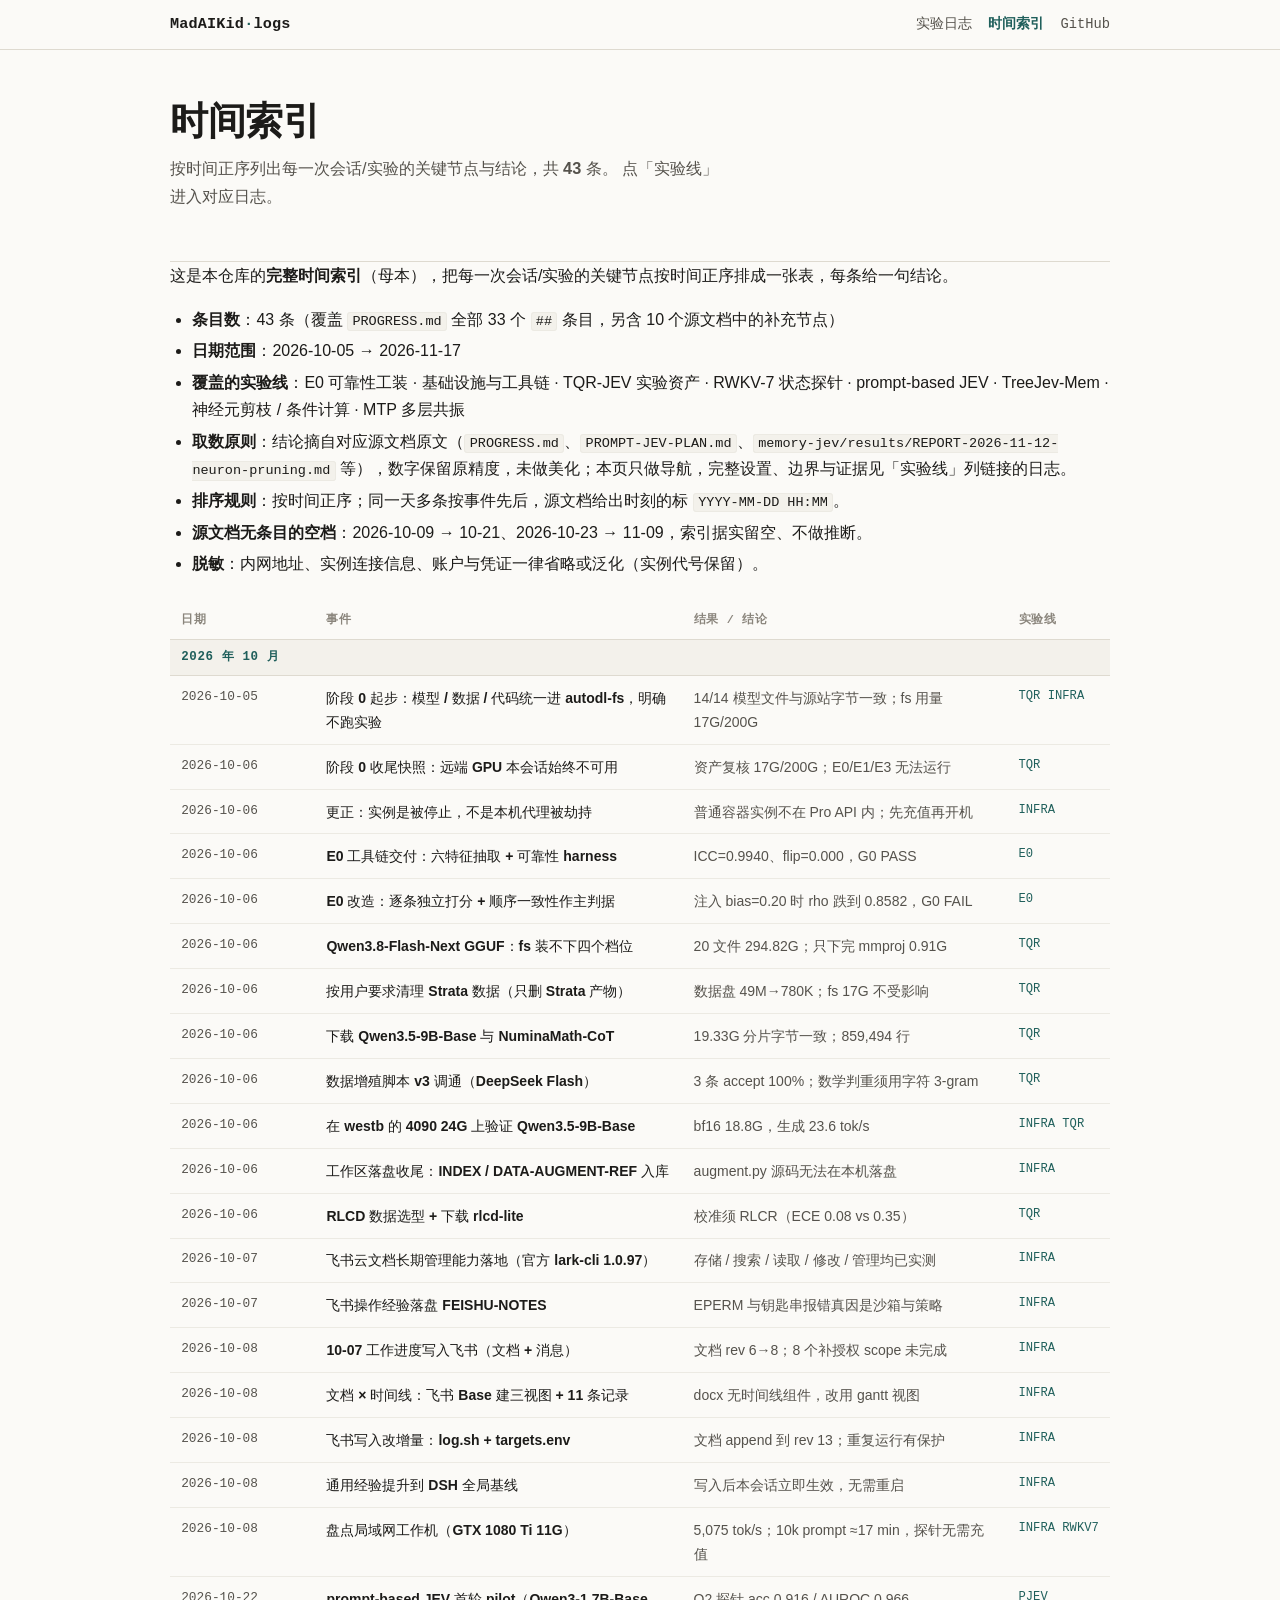
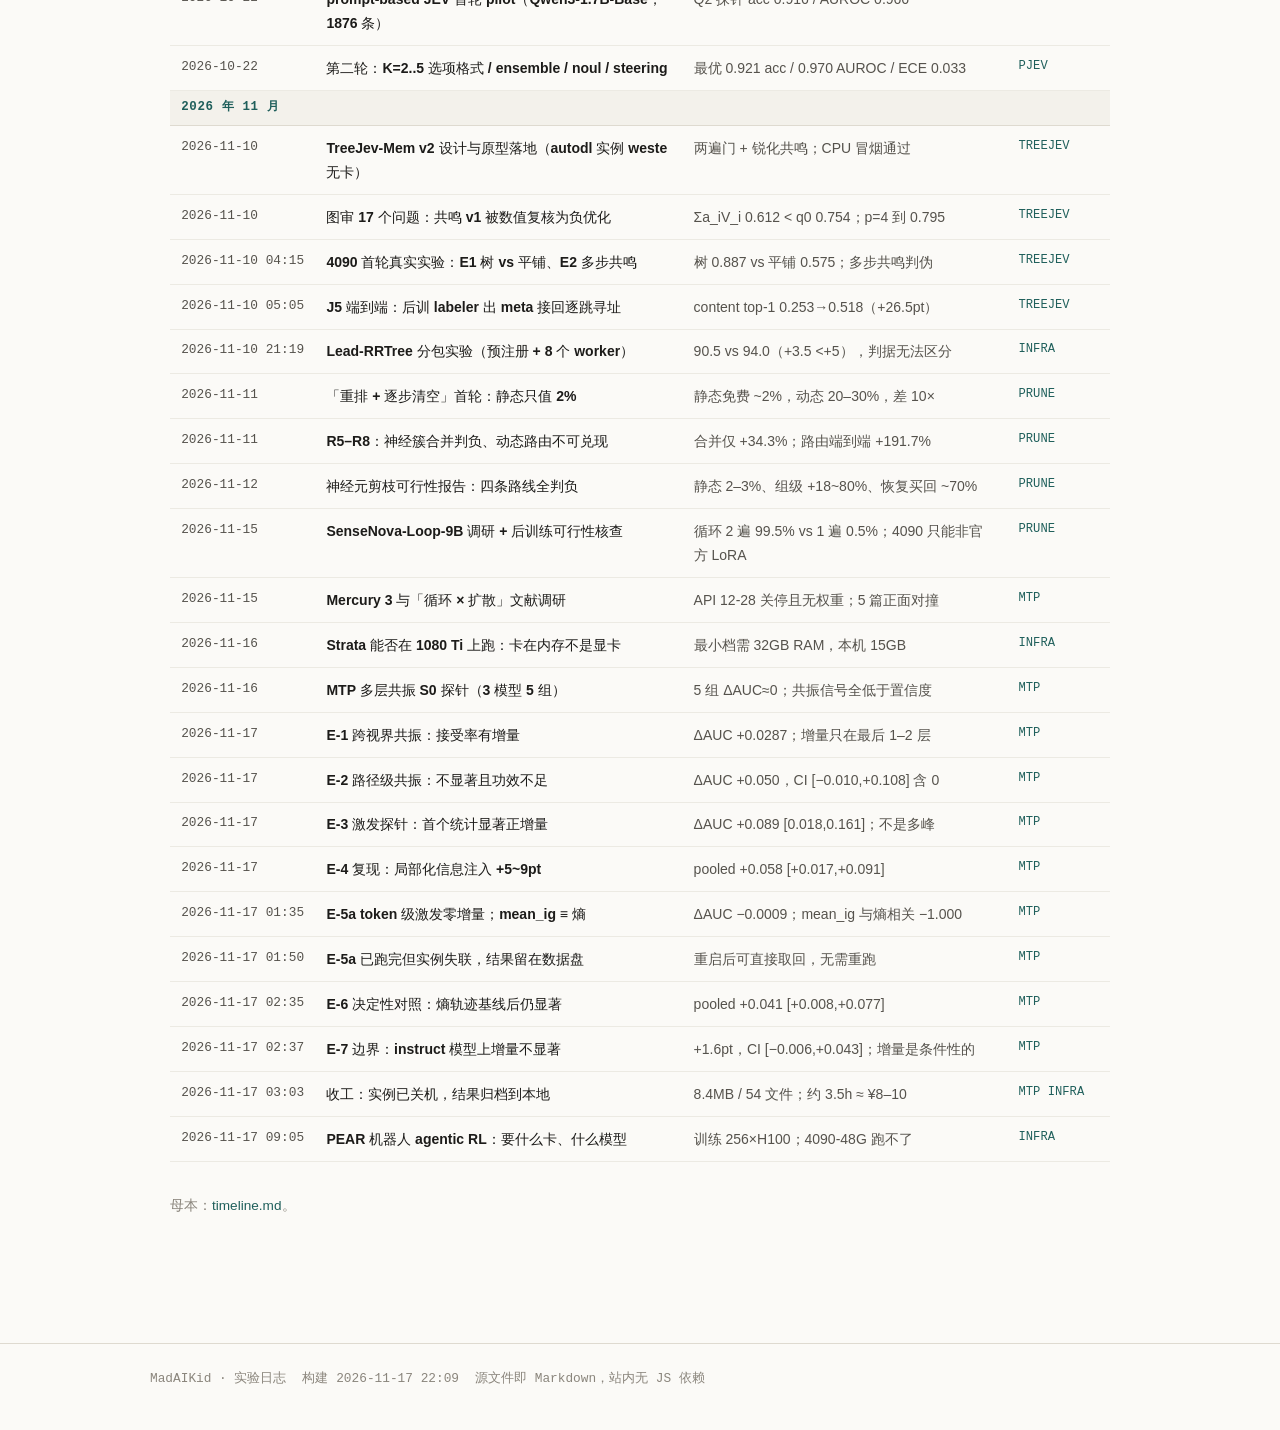
==== timeline.html @ 1d31ed9e "初始化实验日志博客：8 篇实验线日志 + 完整时间索引 把 2026-10-05 → 2026-11-17 的实验整理成可追溯的实验日志：  - posts/：8 篇主题日志，每篇含 问题/设置/结果" ====
<!DOCTYPE html>
<html lang="zh-CN">
<head>
<meta charset="utf-8">
<meta name="viewport" content="width=device-width, initial-scale=1">
<title>时间索引 · MadAIKid · 实验日志</title>
<meta name="description" content="按时间排序的全部实验节点与结论。">
<meta name="generator" content="blog/build.py">
<link rel="stylesheet" href="assets/style.css">
</head>
<body>
<header class="site-header"><div class="inner">
<a class="brand" href="index.html">MadAIKid<span class="dot">·</span>logs</a>
<nav class="site-nav">
<a href="index.html">实验日志</a>
<a href="timeline.html" class="active">时间索引</a>
<a href="https://github.com/MadAIKid/MadAIKid_logs">GitHub</a>
</nav>
</div></header>
<main class="wrap">
<section class="hero">
<h1>时间索引</h1>
<p class="lede">按时间正序列出每一次会话/实验的关键节点与结论，共 <strong>43</strong> 条。
点「实验线」进入对应日志。</p>
</section>
<div class="prose" style="max-width:none"><p>这是本仓库的<strong>完整时间索引</strong>（母本），把每一次会话/实验的关键节点按时间正序排成一张表，每条给一句结论。</p>
<ul>
<li><strong>条目数</strong>：43 条（覆盖 <code>PROGRESS.md</code> 全部 33 个 <code>##</code> 条目，另含 10 个源文档中的补充节点）</li>
<li><strong>日期范围</strong>：2026-10-05 → 2026-11-17</li>
<li><strong>覆盖的实验线</strong>：E0 可靠性工装 · 基础设施与工具链 · TQR-JEV 实验资产 · RWKV-7 状态探针 · prompt-based JEV · TreeJev-Mem · 神经元剪枝 / 条件计算 · MTP 多层共振</li>
<li><strong>取数原则</strong>：结论摘自对应源文档原文（<code>PROGRESS.md</code>、<code>PROMPT-JEV-PLAN.md</code>、<code>memory-jev/results/REPORT-2026-11-12-neuron-pruning.md</code> 等），数字保留原精度，未做美化；本页只做导航，完整设置、边界与证据见「实验线」列链接的日志。</li>
<li><strong>排序规则</strong>：按时间正序；同一天多条按事件先后，源文档给出时刻的标 <code>YYYY-MM-DD HH:MM</code>。</li>
<li><strong>源文档无条目的空档</strong>：2026-10-09 → 10-21、2026-10-23 → 11-09，索引据实留空、不做推断。</li>
<li><strong>脱敏</strong>：内网地址、实例连接信息、账户与凭证一律省略或泛化（实例代号保留）。</li>
</ul>
</div>
<table class="timeline-table">
<thead><tr><th>日期</th><th>事件</th><th>结果 / 结论</th><th>实验线</th></tr></thead>
<tbody>
<tr class="month-sep"><td colspan="4">2026 年 10 月</td></tr><tr><td class="col-date">2026-10-05</td><td class="col-what">阶段 0 起步：模型 / 数据 / 代码统一进 autodl-fs，明确不跑实验</td><td class="col-result">14/14 模型文件与源站字节一致；fs 用量 17G/200G</td><td class="col-line"><a href="logs/03-tqr-jev-assets.html">TQR</a> <a href="logs/02-infra-toolchain.html">INFRA</a></td></tr><tr><td class="col-date">2026-10-06</td><td class="col-what">阶段 0 收尾快照：远端 GPU 本会话始终不可用</td><td class="col-result">资产复核 17G/200G；E0/E1/E3 无法运行</td><td class="col-line"><a href="logs/03-tqr-jev-assets.html">TQR</a></td></tr><tr><td class="col-date">2026-10-06</td><td class="col-what">更正：实例是被停止，不是本机代理被劫持</td><td class="col-result">普通容器实例不在 Pro API 内；先充值再开机</td><td class="col-line"><a href="logs/02-infra-toolchain.html">INFRA</a></td></tr><tr><td class="col-date">2026-10-06</td><td class="col-what">E0 工具链交付：六特征抽取 + 可靠性 harness</td><td class="col-result">ICC=0.9940、flip=0.000，G0 PASS</td><td class="col-line"><a href="logs/01-e0-reliability.html">E0</a></td></tr><tr><td class="col-date">2026-10-06</td><td class="col-what">E0 改造：逐条独立打分 + 顺序一致性作主判据</td><td class="col-result">注入 bias=0.20 时 rho 跌到 0.8582，G0 FAIL</td><td class="col-line"><a href="logs/01-e0-reliability.html">E0</a></td></tr><tr><td class="col-date">2026-10-06</td><td class="col-what">Qwen3.8-Flash-Next GGUF：fs 装不下四个档位</td><td class="col-result">20 文件 294.82G；只下完 mmproj 0.91G</td><td class="col-line"><a href="logs/03-tqr-jev-assets.html">TQR</a></td></tr><tr><td class="col-date">2026-10-06</td><td class="col-what">按用户要求清理 Strata 数据（只删 Strata 产物）</td><td class="col-result">数据盘 49M→780K；fs 17G 不受影响</td><td class="col-line"><a href="logs/03-tqr-jev-assets.html">TQR</a></td></tr><tr><td class="col-date">2026-10-06</td><td class="col-what">下载 Qwen3.5-9B-Base 与 NuminaMath-CoT</td><td class="col-result">19.33G 分片字节一致；859,494 行</td><td class="col-line"><a href="logs/03-tqr-jev-assets.html">TQR</a></td></tr><tr><td class="col-date">2026-10-06</td><td class="col-what">数据增殖脚本 v3 调通（DeepSeek Flash）</td><td class="col-result">3 条 accept 100%；数学判重须用字符 3-gram</td><td class="col-line"><a href="logs/03-tqr-jev-assets.html">TQR</a></td></tr><tr><td class="col-date">2026-10-06</td><td class="col-what">在 westb 的 4090 24G 上验证 Qwen3.5-9B-Base</td><td class="col-result">bf16 18.8G，生成 23.6 tok/s</td><td class="col-line"><a href="logs/02-infra-toolchain.html">INFRA</a> <a href="logs/03-tqr-jev-assets.html">TQR</a></td></tr><tr><td class="col-date">2026-10-06</td><td class="col-what">工作区落盘收尾：INDEX / DATA-AUGMENT-REF 入库</td><td class="col-result">augment.py 源码无法在本机落盘</td><td class="col-line"><a href="logs/02-infra-toolchain.html">INFRA</a></td></tr><tr><td class="col-date">2026-10-06</td><td class="col-what">RLCD 数据选型 + 下载 rlcd-lite</td><td class="col-result">校准须 RLCR（ECE 0.08 vs 0.35）</td><td class="col-line"><a href="logs/03-tqr-jev-assets.html">TQR</a></td></tr><tr><td class="col-date">2026-10-07</td><td class="col-what">飞书云文档长期管理能力落地（官方 lark-cli 1.0.97）</td><td class="col-result">存储 / 搜索 / 读取 / 修改 / 管理均已实测</td><td class="col-line"><a href="logs/02-infra-toolchain.html">INFRA</a></td></tr><tr><td class="col-date">2026-10-07</td><td class="col-what">飞书操作经验落盘 FEISHU-NOTES</td><td class="col-result">EPERM 与钥匙串报错真因是沙箱与策略</td><td class="col-line"><a href="logs/02-infra-toolchain.html">INFRA</a></td></tr><tr><td class="col-date">2026-10-08</td><td class="col-what">10-07 工作进度写入飞书（文档 + 消息）</td><td class="col-result">文档 rev 6→8；8 个补授权 scope 未完成</td><td class="col-line"><a href="logs/02-infra-toolchain.html">INFRA</a></td></tr><tr><td class="col-date">2026-10-08</td><td class="col-what">文档 × 时间线：飞书 Base 建三视图 + 11 条记录</td><td class="col-result">docx 无时间线组件，改用 gantt 视图</td><td class="col-line"><a href="logs/02-infra-toolchain.html">INFRA</a></td></tr><tr><td class="col-date">2026-10-08</td><td class="col-what">飞书写入改增量：log.sh + targets.env</td><td class="col-result">文档 append 到 rev 13；重复运行有保护</td><td class="col-line"><a href="logs/02-infra-toolchain.html">INFRA</a></td></tr><tr><td class="col-date">2026-10-08</td><td class="col-what">通用经验提升到 DSH 全局基线</td><td class="col-result">写入后本会话立即生效，无需重启</td><td class="col-line"><a href="logs/02-infra-toolchain.html">INFRA</a></td></tr><tr><td class="col-date">2026-10-08</td><td class="col-what">盘点局域网工作机（GTX 1080 Ti 11G）</td><td class="col-result">5,075 tok/s；10k prompt ≈17 min，探针无需充值</td><td class="col-line"><a href="logs/02-infra-toolchain.html">INFRA</a> <a href="logs/04-rwkv7-state-probe.html">RWKV7</a></td></tr><tr><td class="col-date">2026-10-22</td><td class="col-what">prompt-based JEV 首轮 pilot（Qwen3-1.7B-Base，1876 条）</td><td class="col-result">Q2 探针 acc 0.916 / AUROC 0.966</td><td class="col-line"><a href="logs/05-prompt-jev.html">PJEV</a></td></tr><tr><td class="col-date">2026-10-22</td><td class="col-what">第二轮：K=2..5 选项格式 / ensemble / noul / steering</td><td class="col-result">最优 0.921 acc / 0.970 AUROC / ECE 0.033</td><td class="col-line"><a href="logs/05-prompt-jev.html">PJEV</a></td></tr><tr class="month-sep"><td colspan="4">2026 年 11 月</td></tr><tr><td class="col-date">2026-11-10</td><td class="col-what">TreeJev-Mem v2 设计与原型落地（autodl 实例 weste 无卡）</td><td class="col-result">两遍门 + 锐化共鸣；CPU 冒烟通过</td><td class="col-line"><a href="logs/06-treejev-mem.html">TREEJEV</a></td></tr><tr><td class="col-date">2026-11-10</td><td class="col-what">图审 17 个问题：共鸣 v1 被数值复核为负优化</td><td class="col-result">Σa_iV_i 0.612 &lt; q0 0.754；p=4 到 0.795</td><td class="col-line"><a href="logs/06-treejev-mem.html">TREEJEV</a></td></tr><tr><td class="col-date">2026-11-10 04:15</td><td class="col-what">4090 首轮真实实验：E1 树 vs 平铺、E2 多步共鸣</td><td class="col-result">树 0.887 vs 平铺 0.575；多步共鸣判伪</td><td class="col-line"><a href="logs/06-treejev-mem.html">TREEJEV</a></td></tr><tr><td class="col-date">2026-11-10 05:05</td><td class="col-what">J5 端到端：后训 labeler 出 meta 接回逐跳寻址</td><td class="col-result">content top-1 0.253→0.518（+26.5pt）</td><td class="col-line"><a href="logs/06-treejev-mem.html">TREEJEV</a></td></tr><tr><td class="col-date">2026-11-10 21:19</td><td class="col-what">Lead-RRTree 分包实验（预注册 + 8 个 worker）</td><td class="col-result">90.5 vs 94.0（+3.5 &lt;+5），判据无法区分</td><td class="col-line"><a href="logs/02-infra-toolchain.html">INFRA</a></td></tr><tr><td class="col-date">2026-11-11</td><td class="col-what">「重排 + 逐步清空」首轮：静态只值 2%</td><td class="col-result">静态免费 ~2%，动态 20–30%，差 10×</td><td class="col-line"><a href="logs/07-neuron-pruning.html">PRUNE</a></td></tr><tr><td class="col-date">2026-11-11</td><td class="col-what">R5–R8：神经簇合并判负、动态路由不可兑现</td><td class="col-result">合并仅 +34.3%；路由端到端 +191.7%</td><td class="col-line"><a href="logs/07-neuron-pruning.html">PRUNE</a></td></tr><tr><td class="col-date">2026-11-12</td><td class="col-what">神经元剪枝可行性报告：四条路线全判负</td><td class="col-result">静态 2–3%、组级 +18~80%、恢复买回 ~70%</td><td class="col-line"><a href="logs/07-neuron-pruning.html">PRUNE</a></td></tr><tr><td class="col-date">2026-11-15</td><td class="col-what">SenseNova-Loop-9B 调研 + 后训练可行性核查</td><td class="col-result">循环 2 遍 99.5% vs 1 遍 0.5%；4090 只能非官方 LoRA</td><td class="col-line"><a href="logs/07-neuron-pruning.html">PRUNE</a></td></tr><tr><td class="col-date">2026-11-15</td><td class="col-what">Mercury 3 与「循环 × 扩散」文献调研</td><td class="col-result">API 12-28 关停且无权重；5 篇正面对撞</td><td class="col-line"><a href="logs/08-mtp-resonance.html">MTP</a></td></tr><tr><td class="col-date">2026-11-16</td><td class="col-what">Strata 能否在 1080 Ti 上跑：卡在内存不是显卡</td><td class="col-result">最小档需 32GB RAM，本机 15GB</td><td class="col-line"><a href="logs/02-infra-toolchain.html">INFRA</a></td></tr><tr><td class="col-date">2026-11-16</td><td class="col-what">MTP 多层共振 S0 探针（3 模型 5 组）</td><td class="col-result">5 组 ΔAUC≈0；共振信号全低于置信度</td><td class="col-line"><a href="logs/08-mtp-resonance.html">MTP</a></td></tr><tr><td class="col-date">2026-11-17</td><td class="col-what">E-1 跨视界共振：接受率有增量</td><td class="col-result">ΔAUC +0.0287；增量只在最后 1–2 层</td><td class="col-line"><a href="logs/08-mtp-resonance.html">MTP</a></td></tr><tr><td class="col-date">2026-11-17</td><td class="col-what">E-2 路径级共振：不显著且功效不足</td><td class="col-result">ΔAUC +0.050，CI [−0.010,+0.108] 含 0</td><td class="col-line"><a href="logs/08-mtp-resonance.html">MTP</a></td></tr><tr><td class="col-date">2026-11-17</td><td class="col-what">E-3 激发探针：首个统计显著正增量</td><td class="col-result">ΔAUC +0.089 [0.018,0.161]；不是多峰</td><td class="col-line"><a href="logs/08-mtp-resonance.html">MTP</a></td></tr><tr><td class="col-date">2026-11-17</td><td class="col-what">E-4 复现：局部化信息注入 +5~9pt</td><td class="col-result">pooled +0.058 [+0.017,+0.091]</td><td class="col-line"><a href="logs/08-mtp-resonance.html">MTP</a></td></tr><tr><td class="col-date">2026-11-17 01:35</td><td class="col-what">E-5a token 级激发零增量；mean_ig ≡ 熵</td><td class="col-result">ΔAUC −0.0009；mean_ig 与熵相关 −1.000</td><td class="col-line"><a href="logs/08-mtp-resonance.html">MTP</a></td></tr><tr><td class="col-date">2026-11-17 01:50</td><td class="col-what">E-5a 已跑完但实例失联，结果留在数据盘</td><td class="col-result">重启后可直接取回，无需重跑</td><td class="col-line"><a href="logs/08-mtp-resonance.html">MTP</a></td></tr><tr><td class="col-date">2026-11-17 02:35</td><td class="col-what">E-6 决定性对照：熵轨迹基线后仍显著</td><td class="col-result">pooled +0.041 [+0.008,+0.077]</td><td class="col-line"><a href="logs/08-mtp-resonance.html">MTP</a></td></tr><tr><td class="col-date">2026-11-17 02:37</td><td class="col-what">E-7 边界：instruct 模型上增量不显著</td><td class="col-result">+1.6pt，CI [−0.006,+0.043]；增量是条件性的</td><td class="col-line"><a href="logs/08-mtp-resonance.html">MTP</a></td></tr><tr><td class="col-date">2026-11-17 03:03</td><td class="col-what">收工：实例已关机，结果归档到本地</td><td class="col-result">8.4MB / 54 文件；约 3.5h ≈ ¥8–10</td><td class="col-line"><a href="logs/08-mtp-resonance.html">MTP</a> <a href="logs/02-infra-toolchain.html">INFRA</a></td></tr><tr><td class="col-date">2026-11-17 09:05</td><td class="col-what">PEAR 机器人 agentic RL：要什么卡、什么模型</td><td class="col-result">训练 256×H100；4090-48G 跑不了</td><td class="col-line"><a href="logs/02-infra-toolchain.html">INFRA</a></td></tr>
</tbody>
</table>
<p style="margin-top:2rem;font-size:.85rem;color:var(--fg-mute)">
母本：<a href="https://github.com/MadAIKid/MadAIKid_logs/blob/main/timeline.md">timeline.md</a>。
</p>
</main>
<footer class="site-footer"><div class="inner">
<span>MadAIKid · 实验日志</span>
<span>构建 2026-11-17 22:09</span>
<span>源文件即 Markdown，站内无 JS 依赖</span>
</div></footer>
</body>
</html>
---- assets/style.css ----
/* ============================================================
   MadAIKid · 实验日志 —— 零依赖样式表
   设计目标：像实验记录本，而不是营销页。信息密度优先。
   ============================================================ */

:root {
  --bg: #fbfaf7;
  --bg-soft: #f3f1eb;
  --bg-card: #ffffff;
  --fg: #1c1b19;
  --fg-soft: #55524c;
  --fg-mute: #8a857c;
  --line: #dedad0;
  --line-soft: #eceae3;
  --accent: #1f5f5b;
  --accent-soft: #e2efed;
  --warn: #8a5a00;
  --warn-soft: #fbf0d9;
  --bad: #92322a;
  --bad-soft: #f8e6e3;
  --ok: #27603a;
  --ok-soft: #e4f0e7;
  --mono: ui-monospace, SFMono-Regular, "SF Mono", Menlo, Consolas, "Liberation Mono", monospace;
  --sans: -apple-system, BlinkMacSystemFont, "Segoe UI", "PingFang SC", "Hiragino Sans GB",
    "Microsoft YaHei", "Noto Sans CJK SC", sans-serif;
  --serif: Georgia, "Songti SC", "Noto Serif CJK SC", serif;
  --maxw: 980px;
  --radius: 4px;
}

@media (prefers-color-scheme: dark) {
  :root {
    --bg: #16151a;
    --bg-soft: #1e1d23;
    --bg-card: #201f26;
    --fg: #e8e5df;
    --fg-soft: #b8b3aa;
    --fg-mute: #857f75;
    --line: #38353d;
    --line-soft: #2b2830;
    --accent: #6fbdb4;
    --accent-soft: #1d3230;
    --warn: #e2b464;
    --warn-soft: #332a17;
    --bad: #e08f86;
    --bad-soft: #35211f;
    --ok: #86c79a;
    --ok-soft: #1c2f22;
  }
}

* { box-sizing: border-box; }

html { scroll-behavior: smooth; }

body {
  margin: 0;
  background: var(--bg);
  color: var(--fg);
  font-family: var(--sans);
  font-size: 16px;
  line-height: 1.72;
  -webkit-font-smoothing: antialiased;
  text-rendering: optimizeLegibility;
}

a { color: var(--accent); text-decoration: none; }
a:hover { text-decoration: underline; text-underline-offset: 3px; }

/* ---------- 页头 / 页脚 ---------- */

.site-header {
  border-bottom: 1px solid var(--line);
  background: var(--bg);
  position: sticky;
  top: 0;
  z-index: 20;
  backdrop-filter: blur(6px);
}
.site-header .inner {
  max-width: var(--maxw);
  margin: 0 auto;
  padding: 0.7rem 1.25rem;
  display: flex;
  align-items: baseline;
  gap: 1.1rem;
  flex-wrap: wrap;
}
.brand {
  font-family: var(--mono);
  font-size: 0.95rem;
  font-weight: 600;
  color: var(--fg);
  letter-spacing: 0.01em;
}
.brand .dot { color: var(--accent); }
.site-nav { margin-left: auto; display: flex; gap: 1rem; font-size: 0.86rem; font-family: var(--mono); }
.site-nav a { color: var(--fg-soft); }
.site-nav a.active { color: var(--accent); font-weight: 600; }

.wrap { max-width: var(--maxw); margin: 0 auto; padding: 2rem 1.25rem 4rem; }

.site-footer {
  border-top: 1px solid var(--line);
  margin-top: 3rem;
  padding: 1.5rem 1.25rem 2.5rem;
  font-size: 0.8rem;
  color: var(--fg-mute);
  font-family: var(--mono);
}
.site-footer .inner { max-width: var(--maxw); margin: 0 auto; display: flex; gap: 1rem; flex-wrap: wrap; }

/* ---------- 首页 hero ---------- */

.hero { padding: 1rem 0 2rem; border-bottom: 1px solid var(--line); }
.hero h1 {
  font-size: clamp(1.6rem, 3.6vw, 2.35rem);
  line-height: 1.25;
  margin: 0 0 0.6rem;
  letter-spacing: -0.01em;
}
.hero .lede { color: var(--fg-soft); max-width: 62ch; margin: 0 0 1.2rem; font-size: 1.02rem; }
.hero .lede code { font-size: 0.9em; }

.stats { display: flex; gap: 2rem; flex-wrap: wrap; margin-top: 1.4rem; }
.stat .num { font-family: var(--mono); font-size: 1.5rem; font-weight: 600; color: var(--fg); line-height: 1.2; }
.stat .lbl { font-size: 0.76rem; color: var(--fg-mute); font-family: var(--mono); text-transform: uppercase; letter-spacing: 0.06em; }

/* ---------- 筛选 ---------- */

.filters { display: flex; gap: 0.45rem; flex-wrap: wrap; margin: 1.6rem 0 0; }
.filters .chip {
  font-family: var(--mono);
  font-size: 0.76rem;
  padding: 0.18rem 0.6rem;
  border: 1px solid var(--line);
  border-radius: 999px;
  background: transparent;
  color: var(--fg-soft);
  cursor: pointer;
  transition: background 0.12s, border-color 0.12s, color 0.12s;
}
.filters .chip:hover { border-color: var(--accent); color: var(--accent); }
.filters .chip[aria-pressed="true"] { background: var(--accent-soft); border-color: var(--accent); color: var(--accent); font-weight: 600; }

/* ---------- 日志卡片 ---------- */

.card-list { display: grid; gap: 0; margin-top: 1.1rem; border-top: 1px solid var(--line); }
.card {
  display: grid;
  grid-template-columns: 8.5rem 1fr;
  gap: 1.5rem;
  padding: 1.5rem 0.25rem;
  border-bottom: 1px solid var(--line);
}
.card:hover { background: var(--bg-soft); }
.card .when { font-family: var(--mono); font-size: 0.8rem; color: var(--fg-mute); line-height: 1.6; }
.card .when .yr { color: var(--fg-soft); }
.card .body h3 { margin: 0 0 0.35rem; font-size: 1.16rem; line-height: 1.35; }
.card .body h3 a { color: var(--fg); }
.card .body h3 a:hover { color: var(--accent); text-decoration: none; }
.card .id-tag {
  font-family: var(--mono);
  font-size: 0.7rem;
  color: var(--accent);
  background: var(--accent-soft);
  padding: 0.1rem 0.42rem;
  border-radius: 3px;
  margin-right: 0.55rem;
  vertical-align: 0.12em;
}
.card .teaser { color: var(--fg-soft); font-size: 0.92rem; margin: 0.2rem 0 0.6rem; max-width: 70ch; }
.card .meta-row { display: flex; gap: 0.45rem; flex-wrap: wrap; align-items: center; }

/* ---------- 徽章 ---------- */

.badge {
  font-family: var(--mono);
  font-size: 0.7rem;
  padding: 0.08rem 0.45rem;
  border-radius: 3px;
  border: 1px solid transparent;
  white-space: nowrap;
}
.badge.status-完成 { color: var(--ok); background: var(--ok-soft); border-color: var(--ok); }
.badge.status-部分完成 { color: var(--warn); background: var(--warn-soft); border-color: var(--warn); }
.badge.status-判负 { color: var(--bad); background: var(--bad-soft); border-color: var(--bad); }
.badge.status-中止 { color: var(--fg-mute); background: var(--bg-soft); border-color: var(--line); }
.badge.status-进行中 { color: var(--accent); background: var(--accent-soft); border-color: var(--accent); }
.badge.tag { color: var(--fg-soft); background: var(--bg-soft); border-color: var(--line); }
.badge.verdict { color: var(--fg-soft); background: transparent; border-color: var(--line-soft); font-family: var(--sans); }

/* ---------- 文章页 ---------- */

.article-head { border-bottom: 1px solid var(--line); padding-bottom: 1.5rem; margin-bottom: 2rem; }
.crumb { font-family: var(--mono); font-size: 0.78rem; color: var(--fg-mute); margin-bottom: 1rem; }
.crumb a { color: var(--fg-mute); }
.crumb a:hover { color: var(--accent); }
.article-head h1 { font-size: clamp(1.45rem, 3vw, 2rem); line-height: 1.3; margin: 0 0 0.4rem; letter-spacing: -0.01em; }
.article-head .subtitle { color: var(--fg-soft); font-size: 1rem; margin: 0 0 1rem; }

.spec { display: grid; grid-template-columns: repeat(auto-fit, minmax(15rem, 1fr)); gap: 0; border-top: 1px solid var(--line-soft); margin-top: 1rem; }
.spec .item { padding: 0.7rem 0 0.7rem; border-bottom: 1px solid var(--line-soft); display: flex; gap: 0.6rem; align-items: baseline; }
.spec .item:last-child { border-bottom: none; }
.spec dt { font-family: var(--mono); font-size: 0.72rem; color: var(--fg-mute); text-transform: uppercase; letter-spacing: 0.05em; min-width: 6.2rem; margin: 0; }
.spec dd { margin: 0; font-size: 0.88rem; color: var(--fg-soft); }

.prose { max-width: 78ch; }

/* ---------- 正文排版 ---------- */

.prose h1 { font-size: 1.5rem; margin: 2rem 0 1rem; }
.prose h2 {
  font-size: 1.24rem;
  margin: 2.6rem 0 0.9rem;
  padding-bottom: 0.35rem;
  border-bottom: 1px solid var(--line-soft);
  letter-spacing: -0.005em;
}
.prose h3 { font-size: 1.06rem; margin: 1.9rem 0 0.6rem; color: var(--fg); }
.prose h4 { font-size: 0.95rem; margin: 1.4rem 0 0.5rem; color: var(--fg-soft); }
.prose p { margin: 0 0 1rem; }
.prose ul, .prose ol { margin: 0 0 1.1rem; padding-left: 1.4rem; }
.prose li { margin: 0.25rem 0; }
.prose li > ul, .prose li > ol { margin: 0.3rem 0; }
.prose hr { border: none; border-top: 1px solid var(--line); margin: 2.2rem 0; }

.prose blockquote {
  margin: 1.2rem 0;
  padding: 0.85rem 1.1rem;
  border-left: 3px solid var(--accent);
  background: var(--bg-soft);
  color: var(--fg-soft);
  border-radius: 0 var(--radius) var(--radius) 0;
}
.prose blockquote p:last-child { margin-bottom: 0; }

.prose code {
  font-family: var(--mono);
  font-size: 0.845em;
  background: var(--bg-soft);
  border: 1px solid var(--line-soft);
  padding: 0.08em 0.32em;
  border-radius: 3px;
  word-break: break-word;
}
.prose pre {
  background: var(--bg-soft);
  border: 1px solid var(--line);
  border-radius: var(--radius);
  padding: 0.95rem 1.1rem;
  overflow-x: auto;
  font-size: 0.82rem;
  line-height: 1.62;
  margin: 1.2rem 0;
}
.prose pre code { background: none; border: none; padding: 0; font-size: inherit; }

.prose table {
  border-collapse: collapse;
  width: 100%;
  margin: 1.4rem 0;
  font-size: 0.855rem;
  display: block;
  overflow-x: auto;
  white-space: nowrap;
}
.prose table th, .prose table td {
  border: 1px solid var(--line);
  padding: 0.45rem 0.7rem;
  text-align: left;
  vertical-align: top;
}
.prose table th { background: var(--bg-soft); font-weight: 600; font-size: 0.8rem; }
.prose table tbody tr:nth-child(even) { background: color-mix(in srgb, var(--bg-soft) 45%, transparent); }
.prose table code { font-size: 0.92em; }

.prose img { max-width: 100%; height: auto; border: 1px solid var(--line); border-radius: var(--radius); }
.prose math { font-size: 1.02em; }

/* ---------- 时间索引 ---------- */

.timeline-table { width: 100%; border-collapse: collapse; font-size: 0.875rem; margin-top: 1.5rem; }
.timeline-table thead th {
  position: sticky;
  top: 3.1rem;
  background: var(--bg);
  text-align: left;
  font-family: var(--mono);
  font-size: 0.74rem;
  text-transform: uppercase;
  letter-spacing: 0.06em;
  color: var(--fg-mute);
  border-bottom: 1px solid var(--line);
  padding: 0.55rem 0.7rem;
  z-index: 10;
}
.timeline-table td { border-bottom: 1px solid var(--line-soft); padding: 0.62rem 0.7rem; vertical-align: top; }
.timeline-table tbody tr:hover { background: var(--bg-soft); }
.timeline-table .col-date { font-family: var(--mono); white-space: nowrap; font-size: 0.8rem; color: var(--fg-soft); }
.timeline-table .col-what { font-weight: 550; }
.timeline-table .col-result { color: var(--fg-soft); }
.timeline-table .col-line { font-family: var(--mono); font-size: 0.76rem; white-space: nowrap; }
.timeline-table tr.month-sep td {
  border-bottom: 1px solid var(--line);
  border-top: 1px solid var(--line);
  background: var(--bg-soft);
  font-family: var(--mono);
  font-size: 0.78rem;
  font-weight: 600;
  color: var(--accent);
  letter-spacing: 0.05em;
  padding: 0.4rem 0.7rem;
}

/* ---------- 文章底部导航 ---------- */

.post-nav { display: flex; justify-content: space-between; gap: 1rem; margin-top: 3rem; padding-top: 1.4rem; border-top: 1px solid var(--line); font-size: 0.88rem; }
.post-nav a { max-width: 46%; }
.post-nav .dir { display: block; font-family: var(--mono); font-size: 0.72rem; color: var(--fg-mute); text-transform: uppercase; letter-spacing: 0.06em; }
.post-nav .next { text-align: right; margin-left: auto; }

/* ---------- 小屏 ---------- */

@media (max-width: 680px) {
  body { font-size: 15px; }
  .wrap { padding: 1.5rem 1rem 3rem; }
  .card { grid-template-columns: 1fr; gap: 0.5rem; padding: 1.2rem 0; }
  .card .when { display: flex; gap: 0.6rem; }
  .timeline-table thead { display: none; }
  .timeline-table td { display: block; border-bottom: none; padding: 0.15rem 0.7rem; }
  .timeline-table tbody tr { display: block; border-bottom: 1px solid var(--line-soft); padding: 0.6rem 0; }
  .timeline-table .col-date { padding-top: 0.6rem; }
  .spec dt { min-width: 5rem; }
  .post-nav { flex-direction: column; }
  .post-nav .next { text-align: left; margin-left: 0; }
}

@media print {
  .site-header, .site-nav, .post-nav, .filters { display: none; }
  body { background: #fff; color: #000; }
  .prose table { display: table; white-space: normal; }
}
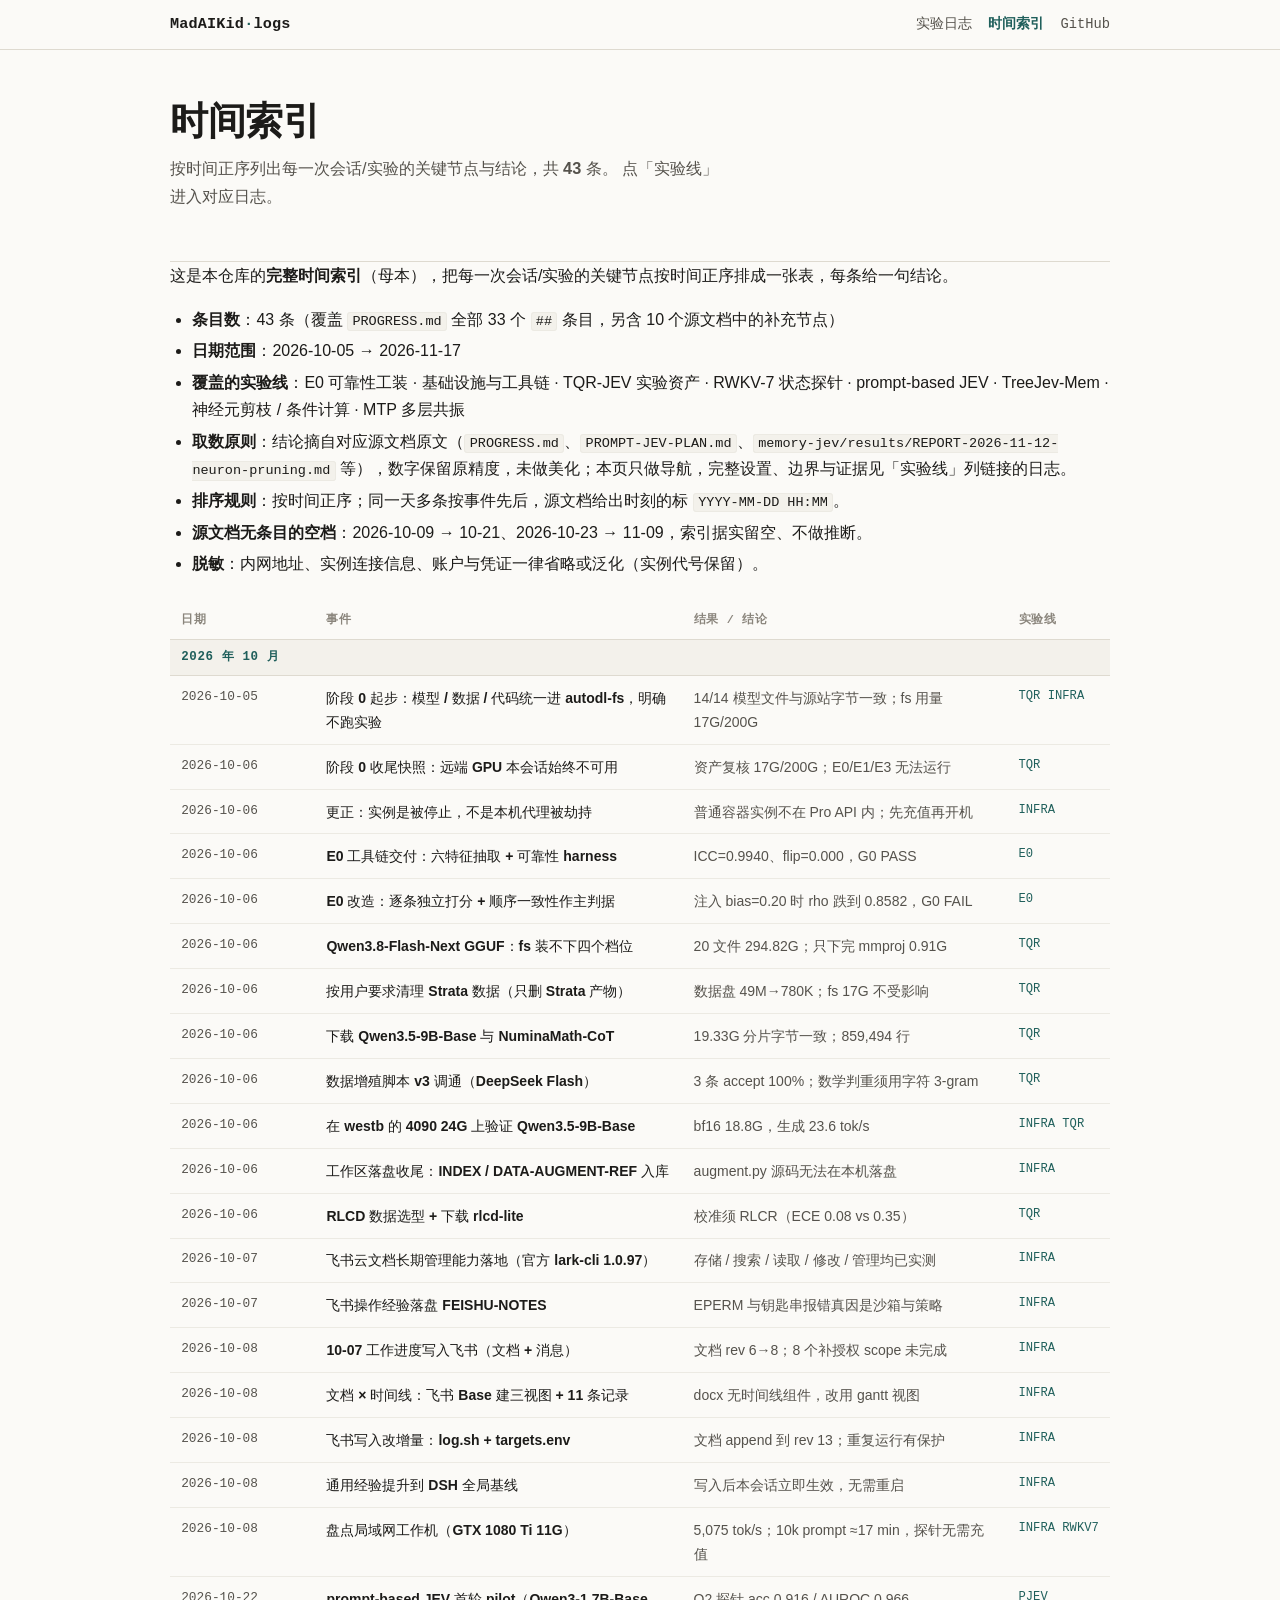
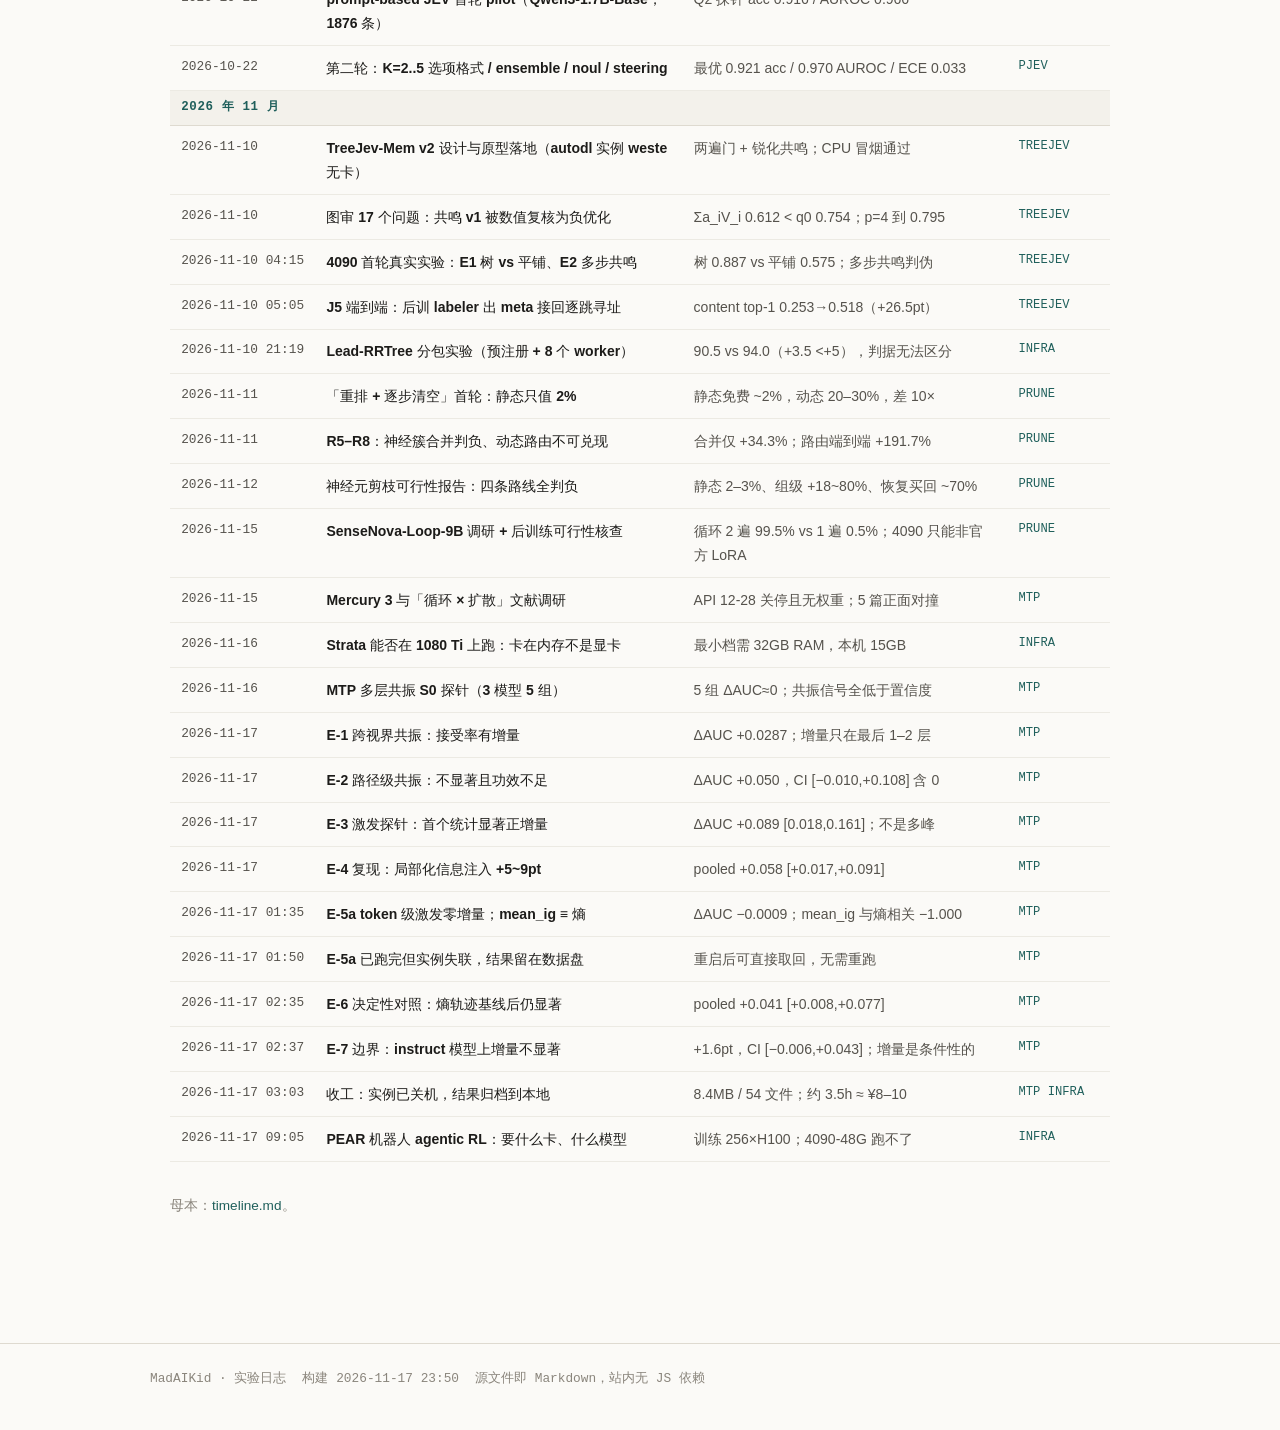
==== commit 6e130ab1: "README：补充 GitHub Pages 在线访问地址" ====
--- a/timeline.html
+++ b/timeline.html
@@ -46,7 +46,7 @@
 </main>
 <footer class="site-footer"><div class="inner">
 <span>MadAIKid · 实验日志</span>
-<span>构建 2026-11-17 22:09</span>
+<span>构建 2026-11-17 23:50</span>
 <span>源文件即 Markdown，站内无 JS 依赖</span>
 </div></footer>
 </body>
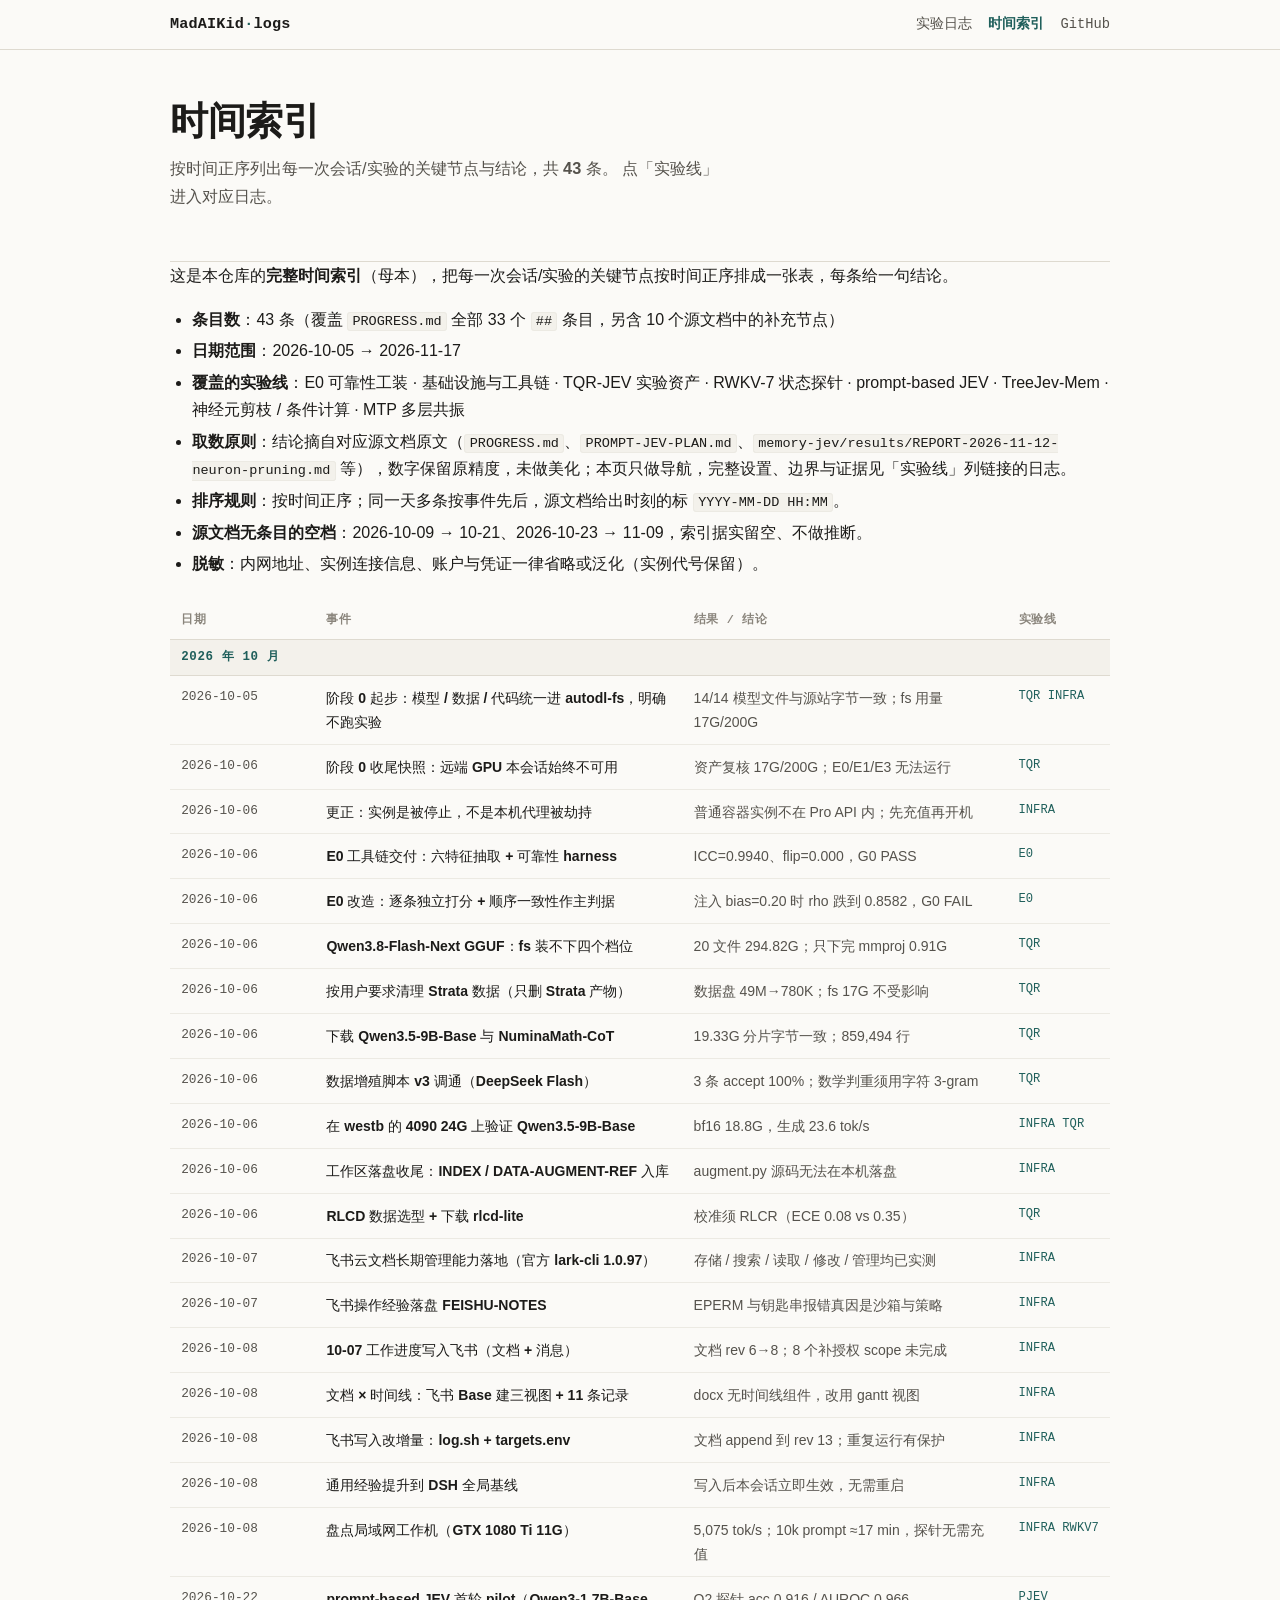
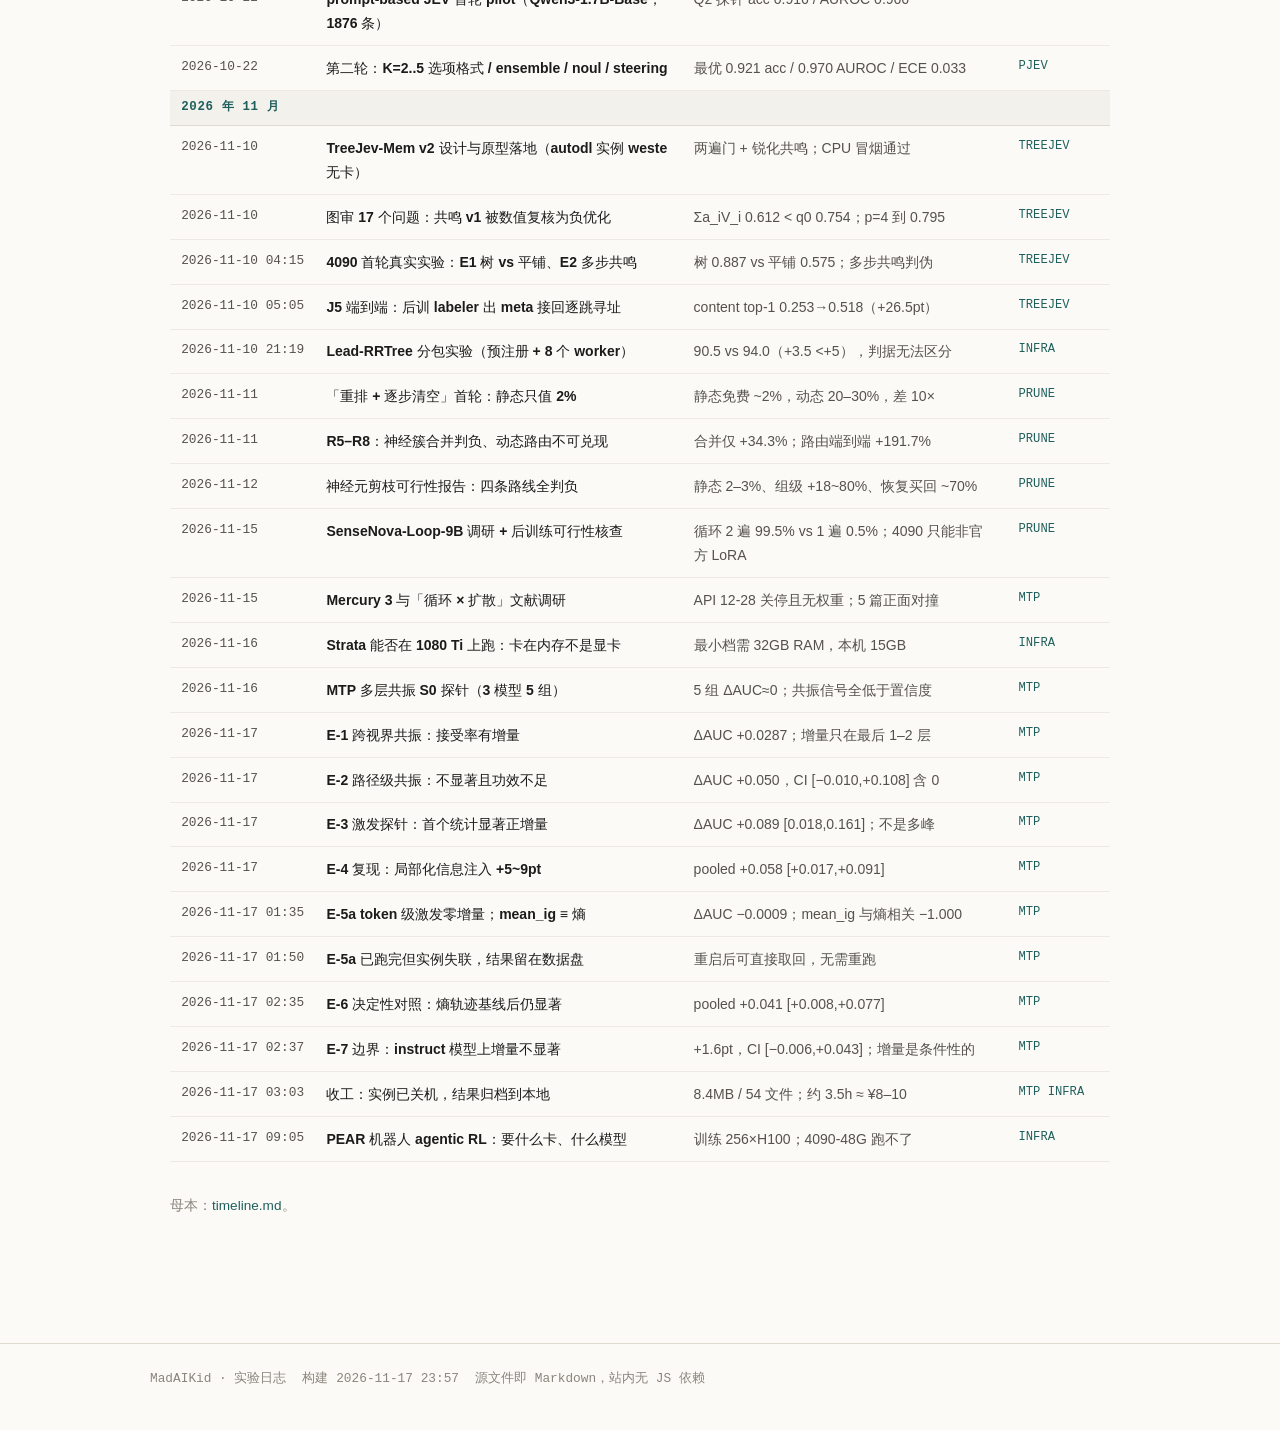
==== commit df501ecf: "README：改成自足的操作手册（添加 5 步 / 维护发布 / 排错），新增 posts/_TEMPLATE.md，构建器内置断链校验" ====
--- a/timeline.html
+++ b/timeline.html
@@ -46,7 +46,7 @@
 </main>
 <footer class="site-footer"><div class="inner">
 <span>MadAIKid · 实验日志</span>
-<span>构建 2026-11-17 23:50</span>
+<span>构建 2026-11-17 23:57</span>
 <span>源文件即 Markdown，站内无 JS 依赖</span>
 </div></footer>
 </body>
